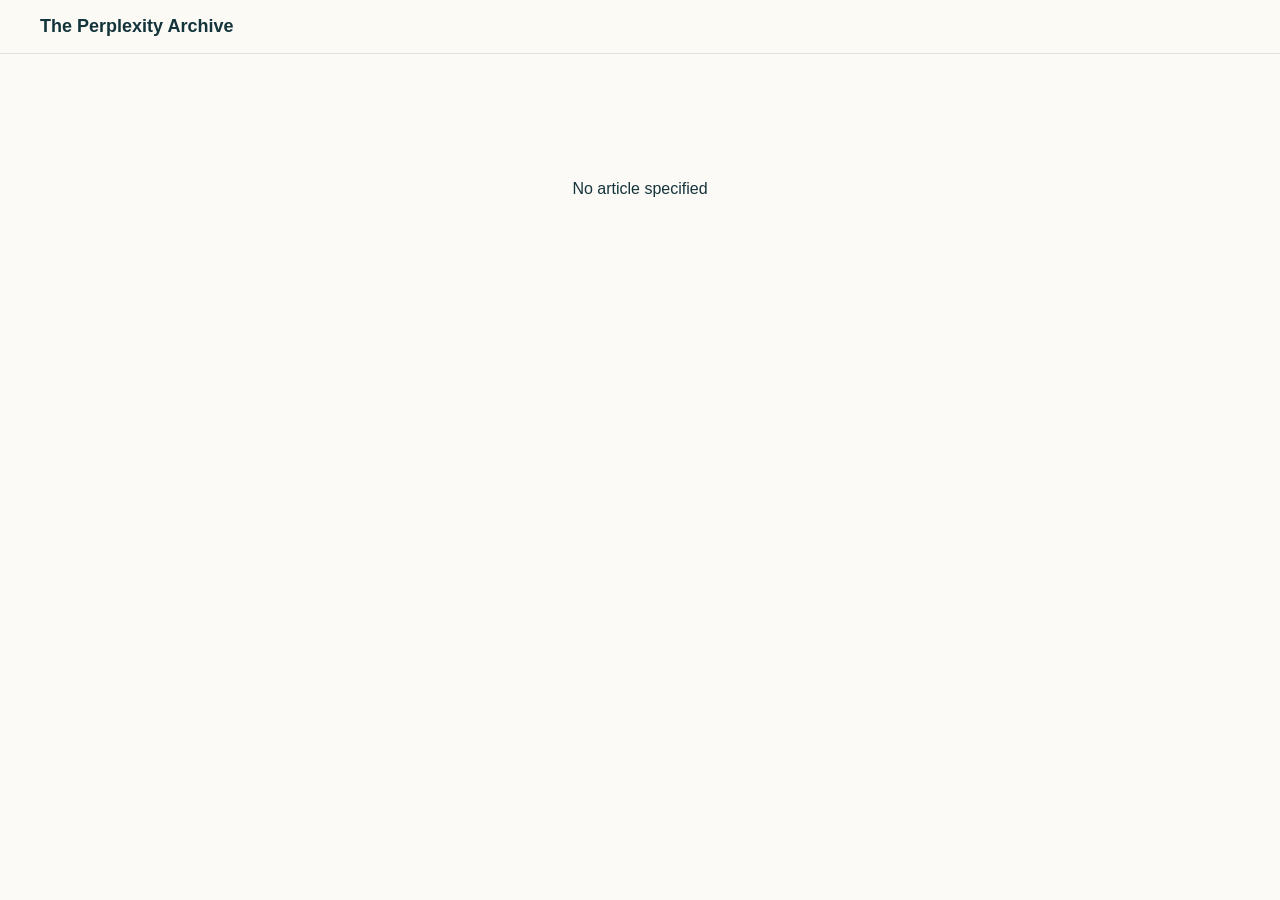
==== article.html @ 3d75cb53 "Restore dashboard.html and article.html" ====
<!DOCTYPE html>
<html lang="en">
<head>
    <meta charset="UTF-8">
    <meta name="viewport" content="width=device-width, initial-scale=1.0">
    <title>Article - Perplexity Archive</title>
    <link rel="stylesheet" href="style.css">
    <style>
        .article-page{min-height:100vh;padding-top:80px}
        .article-container{max-width:800px;margin:0 auto;padding:40px 20px}
        .back-link{display:inline-block;margin-bottom:20px;color:var(--cyan)}
        .article-title{font-size:2.5rem;margin-bottom:16px}
        .article-meta{display:flex;gap:16px;margin-bottom:24px;color:#666}
        .article-content{line-height:1.8;font-size:1.1rem}
        .article-content p{margin-bottom:16px}
        .sources-section{background:var(--offblack);color:white;padding:24px;border-radius:12px;margin-top:32px}
        .source-item{padding:12px 0;border-bottom:1px solid rgba(255,255,255,0.1)}
        .loading{text-align:center;padding:60px}
    </style>
</head>
<body>
    <nav class="nav"><div class="nav-container"><a href="index.html" class="nav-logo">The Perplexity Archive</a></div></nav>
    <main class="article-page">
        <div class="article-container" id="articleContainer">
            <div class="loading">Loading article...</div>
        </div>
    </main>
    <script>
        async function loadArticle(){const params=new URLSearchParams(window.location.search);const slug=params.get('slug');if(!slug){showError('No article specified');return}
        try{const res=await fetch('./data.json');const data=await res.json();const article=data.articles.find(a=>a.slug===slug);if(!article){showError('Article not found');return}
        document.title=article.title+' - Perplexity Archive';
        document.getElementById('articleContainer').innerHTML=`
            <a href="index.html" class="back-link">← Back</a>
            <h1 class="article-title">${article.title}</h1>
            <div class="article-meta"><span>${article.category}</span><span>${article.confidence_score}% confidence</span><span>${(article.sources||[]).length} sources</span></div>
            <div class="article-content">${article.content||article.excerpt||''}</div>
            ${(article.sources||[]).length?`<div class="sources-section"><h3>Sources</h3>${article.sources.map((s,i)=>`<div class="source-item">${i+1}. ${s.title||s.url}</div>`).join('')}</div>`:''}
        `}catch(e){showError('Failed to load')}}
        function showError(msg){document.getElementById('articleContainer').innerHTML=`<div class="loading">${msg}</div>`}
        loadArticle();
    </script>
</body>
</html>
---- style.css ----
:root{--cyan:#20B8CD;--offblack:#13343B;--off-white:#FCFAF6;--paper:#F3F3EE;--border:rgba(19,52,59,0.12)}
*{box-sizing:border-box;margin:0;padding:0}
body{font-family:-apple-system,sans-serif;background:var(--off-white);color:var(--offblack)}
.nav{position:fixed;top:0;left:0;right:0;background:rgba(252,250,246,0.9);backdrop-filter:blur(10px);border-bottom:1px solid var(--border);padding:16px 32px;z-index:100}
.nav-container{display:flex;justify-content:space-between;align-items:center;max-width:1200px;margin:0 auto}
.nav-logo{font-weight:600;font-size:18px;text-decoration:none;color:inherit}
.hero{min-height:100vh;display:flex;flex-direction:column;justify-content:center;align-items:center;text-align:center;padding:100px 20px 40px}
.hero-title{font-size:clamp(2rem,5vw,4rem);margin-bottom:20px}
.search-container{margin:30px 0}
#searchInput{padding:12px 20px;font-size:16px;border:2px solid var(--border);border-radius:8px;width:300px}
#searchBtn{padding:12px 24px;background:var(--offblack);color:white;border:none;border-radius:8px;cursor:pointer;margin-left:8px}
.hero-stats{margin-top:40px;color:#666}
.main{max-width:1200px;margin:0 auto;padding:40px 20px}
.featured-section h2{margin-bottom:20px}
#featuredArticle{background:white;padding:24px;border-radius:12px;box-shadow:0 2px 8px rgba(0,0,0,0.1)}
.footer{text-align:center;padding:40px;background:var(--offblack);color:white}
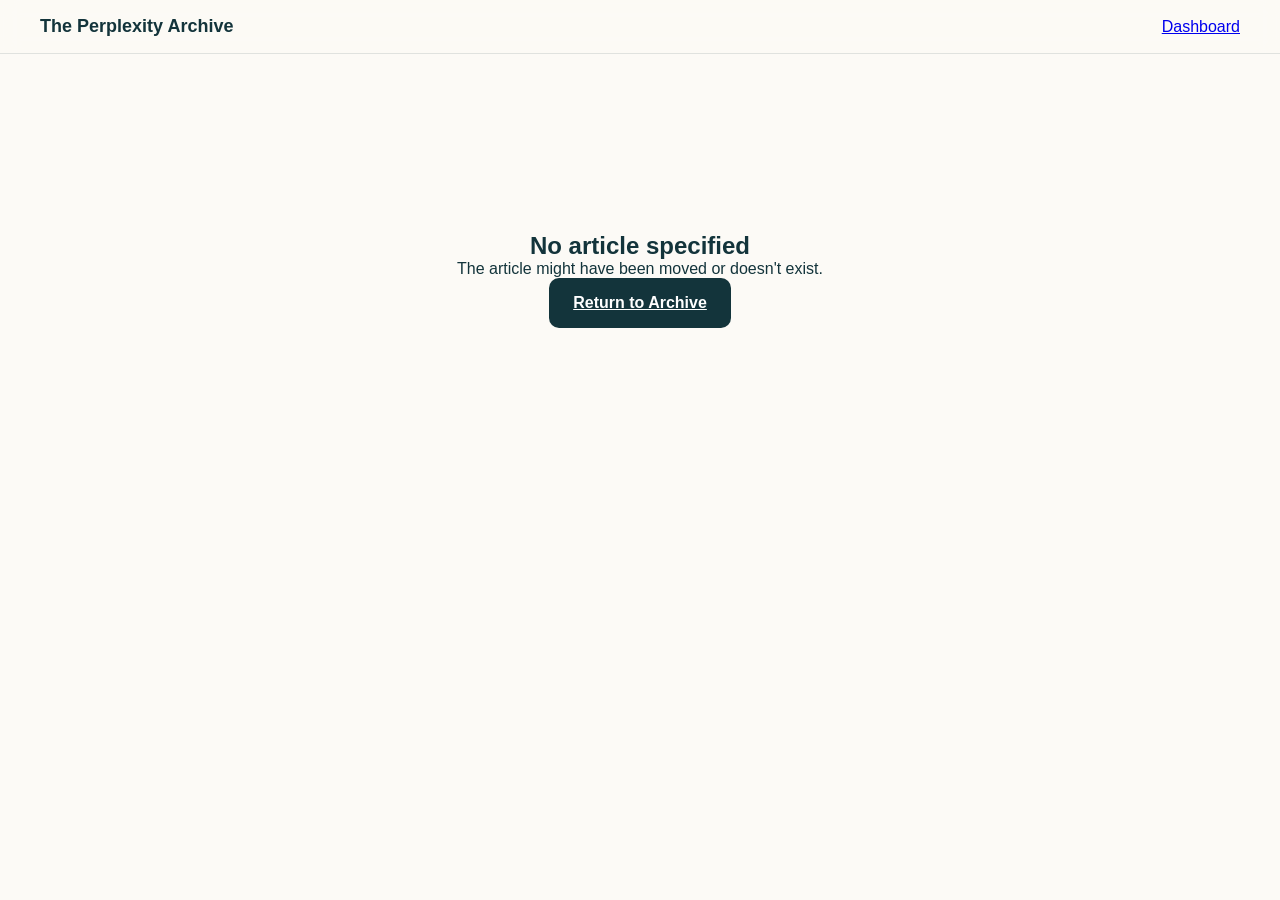
==== commit 75bc0cb4: "Restore article.html" ====
--- a/article.html
+++ b/article.html
@@ -3,41 +3,114 @@
 <head>
     <meta charset="UTF-8">
     <meta name="viewport" content="width=device-width, initial-scale=1.0">
-    <title>Article - Perplexity Archive</title>
+    <title>Article - The Perplexity Archive</title>
     <link rel="stylesheet" href="style.css">
     <style>
-        .article-page{min-height:100vh;padding-top:80px}
-        .article-container{max-width:800px;margin:0 auto;padding:40px 20px}
-        .back-link{display:inline-block;margin-bottom:20px;color:var(--cyan)}
-        .article-title{font-size:2.5rem;margin-bottom:16px}
-        .article-meta{display:flex;gap:16px;margin-bottom:24px;color:#666}
-        .article-content{line-height:1.8;font-size:1.1rem}
-        .article-content p{margin-bottom:16px}
-        .sources-section{background:var(--offblack);color:white;padding:24px;border-radius:12px;margin-top:32px}
-        .source-item{padding:12px 0;border-bottom:1px solid rgba(255,255,255,0.1)}
-        .loading{text-align:center;padding:60px}
+        .article-page{min-height:100vh;padding-top:72px}
+        .article-container{max-width:900px;margin:0 auto;padding:64px 40px}
+        .back-link{display:inline-flex;align-items:center;gap:8px;color:var(--text-secondary);font-weight:500;margin-bottom:40px}
+        .back-link:hover{color:var(--cyan)}
+        .article-page-header{margin-bottom:40px;padding-bottom:40px;border-bottom:1px solid var(--border)}
+        .article-page-meta{display:flex;align-items:center;gap:16px;margin-bottom:16px;flex-wrap:wrap}
+        .article-page-category{background:var(--light-teal);color:var(--teal);padding:4px 16px;border-radius:100px;font-size:0.875rem;font-weight:600}
+        .article-page-confidence{display:flex;align-items:center;gap:4px;font-size:0.875rem;font-weight:500}
+        .article-page-confidence.high{color:#059669}
+        .article-page-title{font-size:clamp(2rem,5vw,3.5rem);line-height:1.1;margin-bottom:16px}
+        .article-page-excerpt{font-size:1.25rem;color:var(--text-secondary);line-height:1.6}
+        .article-full-content{font-size:1.125rem;line-height:1.8;color:var(--text-primary)}
+        .article-full-content h2{font-size:1.75rem;margin:40px 0 16px;padding-top:24px;border-top:1px solid var(--border)}
+        .article-full-content p{margin-bottom:16px}
+        .article-sources{background:var(--offblack);color:white;border-radius:16px;padding:40px;margin:40px 0}
+        .sources-title{display:flex;align-items:center;gap:8px;font-size:1.25rem;margin-bottom:24px}
+        .source-item{display:flex;gap:16px;padding:16px 0;border-bottom:1px solid rgba(255,255,255,0.1)}
+        .source-number{flex-shrink:0;width:28px;height:28px;background:var(--cyan);color:var(--offblack);border-radius:6px;display:flex;align-items:center;justify-content:center;font-weight:600;font-size:0.875rem}
+        .source-details{flex:1}
+        .source-title a{color:white}
+        .source-title a:hover{color:var(--cyan)}
+        .source-meta{display:flex;gap:16px;font-size:0.8125rem;color:rgba(255,255,255,0.6);margin-top:4px}
+        .loading-state{display:flex;flex-direction:column;align-items:center;justify-content:center;min-height:50vh;gap:16px}
+        .loading-spinner{width:48px;height:48px;border:3px solid var(--border);border-top-color:var(--cyan);border-radius:50%;animation:spin 1s linear infinite}
+        @keyframes spin{to{transform:rotate(360deg)}}
+        .error-state{text-align:center;padding:96px}
+        .error-state a{display:inline-flex;align-items:center;gap:8px;background:var(--offblack);color:white;padding:16px 24px;border-radius:10px;font-weight:600}
     </style>
 </head>
 <body>
-    <nav class="nav"><div class="nav-container"><a href="index.html" class="nav-logo">The Perplexity Archive</a></div></nav>
+    <nav class="nav"><div class="nav-container"><a href="index.html" class="nav-logo"><span>The Perplexity Archive</span></a><div class="nav-links"><a href="dashboard.html" class="nav-link">Dashboard</a></div></div></nav>
     <main class="article-page">
         <div class="article-container" id="articleContainer">
-            <div class="loading">Loading article...</div>
+            <div class="loading-state" id="loadingState"><div class="loading-spinner"></div><span>Loading article...</span></div>
         </div>
     </main>
     <script>
-        async function loadArticle(){const params=new URLSearchParams(window.location.search);const slug=params.get('slug');if(!slug){showError('No article specified');return}
-        try{const res=await fetch('./data.json');const data=await res.json();const article=data.articles.find(a=>a.slug===slug);if(!article){showError('Article not found');return}
-        document.title=article.title+' - Perplexity Archive';
-        document.getElementById('articleContainer').innerHTML=`
-            <a href="index.html" class="back-link">← Back</a>
-            <h1 class="article-title">${article.title}</h1>
-            <div class="article-meta"><span>${article.category}</span><span>${article.confidence_score}% confidence</span><span>${(article.sources||[]).length} sources</span></div>
-            <div class="article-content">${article.content||article.excerpt||''}</div>
-            ${(article.sources||[]).length?`<div class="sources-section"><h3>Sources</h3>${article.sources.map((s,i)=>`<div class="source-item">${i+1}. ${s.title||s.url}</div>`).join('')}</div>`:''}
-        `}catch(e){showError('Failed to load')}}
-        function showError(msg){document.getElementById('articleContainer').innerHTML=`<div class="loading">${msg}</div>`}
-        loadArticle();
+        let articleData = null;
+        let allArticles = [];
+        document.addEventListener('DOMContentLoaded', () => { loadArticle(); });
+        
+        async function loadArticle() {
+            const container = document.getElementById('articleContainer');
+            const params = new URLSearchParams(window.location.search);
+            const slug = params.get('slug');
+            if (!slug) { showError('No article specified'); return; }
+            try {
+                const response = await fetch('./data.json');
+                const data = await response.json();
+                allArticles = data.articles || [];
+                const article = allArticles.find(a => a.slug === slug);
+                if (!article) { showError('Article not found'); return; }
+                articleData = article;
+                document.title = article.title + ' - The Perplexity Archive';
+                renderArticle(article);
+            } catch (error) {
+                console.error('Failed to load article:', error);
+                showError('Failed to load article');
+            }
+        }
+        
+        function renderArticle(article) {
+            const container = document.getElementById('articleContainer');
+            const confClass = article.confidence_score >= 80 ? 'high' : article.confidence_score >= 60 ? 'medium' : 'low';
+            const sources = article.sources || [];
+            
+            container.innerHTML = `
+                <a href="index.html" class="back-link">← Back to Archive</a>
+                <header class="article-page-header">
+                    <div class="article-page-meta">
+                        <span class="article-page-category">${escapeHtml(article.category)}</span>
+                        <span class="article-page-confidence ${confClass}">${article.confidence_score}% Confidence</span>
+                    </div>
+                    <h1 class="article-page-title">${escapeHtml(article.title)}</h1>
+                    <p class="article-page-excerpt">${escapeHtml(article.excerpt || '')}</p>
+                </header>
+                <article class="article-full-content">
+                    ${renderContent(article.content)}
+                </article>
+                ${sources.length > 0 ? `
+                <section class="article-sources">
+                    <h2 class="sources-title">Sources (${sources.length})</h2>
+                    ${sources.map((s, i) => `
+                        <div class="source-item">
+                            <span class="source-number">${i+1}</span>
+                            <div class="source-details">
+                                <div class="source-title"><a href="${escapeHtml(s.url)}" target="_blank">${escapeHtml(s.title)}</a></div>
+                                <div class="source-meta"><span>${escapeHtml(s.source_type || 'Web')}</span></div>
+                            </div>
+                        </div>
+                    `).join('')}
+                </section>` : ''}
+            `;
+        }
+        
+        function renderContent(content) {
+            if (!content) return '<p>No content available.</p>';
+            return content.split('\n\n').map(p => p.trim() ? '<p>' + escapeHtml(p) + '</p>' : '').join('');
+        }
+        
+        function showError(message) {
+            document.getElementById('articleContainer').innerHTML = `<div class="error-state"><h2>${escapeHtml(message)}</h2><p>The article might have been moved or doesn't exist.</p><a href="index.html">Return to Archive</a></div>`;
+        }
+        
+        function escapeHtml(str) { if (!str) return ''; const div = document.createElement('div'); div.textContent = str; return div.innerHTML; }
     </script>
 </body>
 </html>
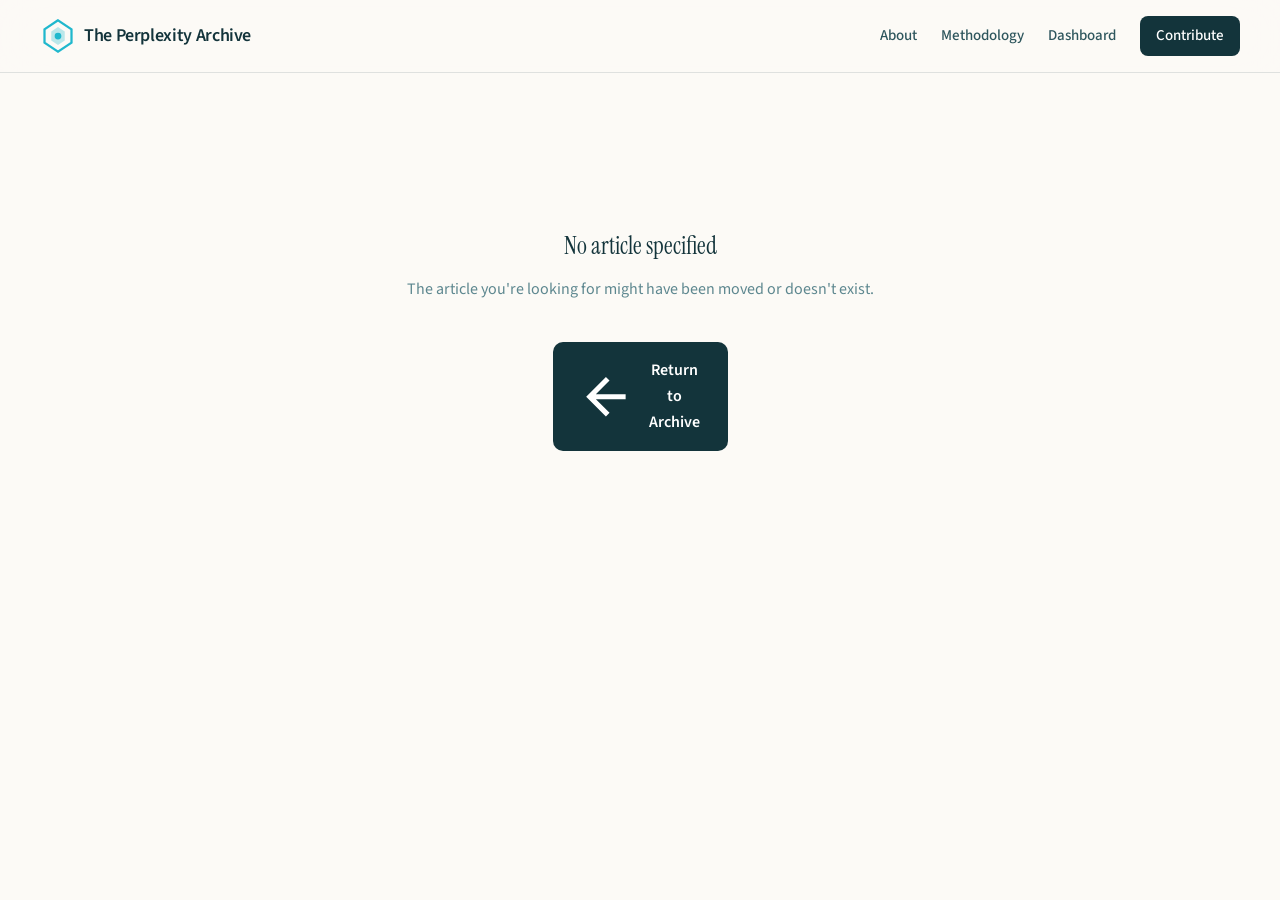
==== commit 675f610d: "Restore article.html" ====
--- a/article.html
+++ b/article.html
@@ -3,64 +3,1006 @@
 <head>
     <meta charset="UTF-8">
     <meta name="viewport" content="width=device-width, initial-scale=1.0">
-    <title>Article - The Perplexity Archive</title>
+    <title>Article — The Perplexity Archive</title>
+    <link rel="preconnect" href="https://fonts.googleapis.com">
+    <link rel="preconnect" href="https://fonts.gstatic.com" crossorigin>
+    <link href="https://fonts.googleapis.com/css2?family=Instrument+Serif:ital@0;1&family=Source+Sans+3:wght@300;400;500;600;700&family=JetBrains+Mono:wght@400;500&display=swap" rel="stylesheet">
     <link rel="stylesheet" href="style.css">
     <style>
-        .article-page{min-height:100vh;padding-top:72px}
-        .article-container{max-width:900px;margin:0 auto;padding:64px 40px}
-        .back-link{display:inline-flex;align-items:center;gap:8px;color:var(--text-secondary);font-weight:500;margin-bottom:40px}
-        .back-link:hover{color:var(--cyan)}
-        .article-page-header{margin-bottom:40px;padding-bottom:40px;border-bottom:1px solid var(--border)}
-        .article-page-meta{display:flex;align-items:center;gap:16px;margin-bottom:16px;flex-wrap:wrap}
-        .article-page-category{background:var(--light-teal);color:var(--teal);padding:4px 16px;border-radius:100px;font-size:0.875rem;font-weight:600}
-        .article-page-confidence{display:flex;align-items:center;gap:4px;font-size:0.875rem;font-weight:500}
-        .article-page-confidence.high{color:#059669}
-        .article-page-title{font-size:clamp(2rem,5vw,3.5rem);line-height:1.1;margin-bottom:16px}
-        .article-page-excerpt{font-size:1.25rem;color:var(--text-secondary);line-height:1.6}
-        .article-full-content{font-size:1.125rem;line-height:1.8;color:var(--text-primary)}
-        .article-full-content h2{font-size:1.75rem;margin:40px 0 16px;padding-top:24px;border-top:1px solid var(--border)}
-        .article-full-content p{margin-bottom:16px}
-        .article-sources{background:var(--offblack);color:white;border-radius:16px;padding:40px;margin:40px 0}
-        .sources-title{display:flex;align-items:center;gap:8px;font-size:1.25rem;margin-bottom:24px}
-        .source-item{display:flex;gap:16px;padding:16px 0;border-bottom:1px solid rgba(255,255,255,0.1)}
-        .source-number{flex-shrink:0;width:28px;height:28px;background:var(--cyan);color:var(--offblack);border-radius:6px;display:flex;align-items:center;justify-content:center;font-weight:600;font-size:0.875rem}
-        .source-details{flex:1}
-        .source-title a{color:white}
-        .source-title a:hover{color:var(--cyan)}
-        .source-meta{display:flex;gap:16px;font-size:0.8125rem;color:rgba(255,255,255,0.6);margin-top:4px}
-        .loading-state{display:flex;flex-direction:column;align-items:center;justify-content:center;min-height:50vh;gap:16px}
-        .loading-spinner{width:48px;height:48px;border:3px solid var(--border);border-top-color:var(--cyan);border-radius:50%;animation:spin 1s linear infinite}
-        @keyframes spin{to{transform:rotate(360deg)}}
-        .error-state{text-align:center;padding:96px}
-        .error-state a{display:inline-flex;align-items:center;gap:8px;background:var(--offblack);color:white;padding:16px 24px;border-radius:10px;font-weight:600}
+        /* Article Page Specific Styles */
+        .article-page {
+            min-height: 100vh;
+            padding-top: 72px;
+        }
+        
+        .article-container {
+            max-width: 900px;
+            margin: 0 auto;
+            padding: var(--space-2xl) var(--space-xl);
+        }
+        
+        .back-link {
+            display: inline-flex;
+            align-items: center;
+            gap: var(--space-sm);
+            color: var(--text-secondary);
+            font-weight: 500;
+            margin-bottom: var(--space-xl);
+            transition: color var(--transition-fast);
+        }
+        
+        .back-link:hover {
+            color: var(--cyan);
+        }
+        
+        .back-link svg {
+            width: 20px;
+            height: 20px;
+        }
+        
+        .article-page-header {
+            margin-bottom: var(--space-xl);
+            padding-bottom: var(--space-xl);
+            border-bottom: 1px solid var(--border);
+        }
+        
+        .article-page-meta {
+            display: flex;
+            align-items: center;
+            gap: var(--space-md);
+            margin-bottom: var(--space-md);
+            flex-wrap: wrap;
+        }
+        
+        .article-page-category {
+            background: var(--light-teal);
+            color: var(--teal);
+            padding: var(--space-xs) var(--space-md);
+            border-radius: 100px;
+            font-size: 0.875rem;
+            font-weight: 600;
+        }
+        
+        .article-page-confidence {
+            display: flex;
+            align-items: center;
+            gap: var(--space-xs);
+            font-size: 0.875rem;
+            font-weight: 500;
+        }
+        
+        .article-page-confidence.high { color: #059669; }
+        .article-page-confidence.medium { color: #d97706; }
+        .article-page-confidence.low { color: #dc2626; }
+        
+        .article-page-confidence svg {
+            width: 16px;
+            height: 16px;
+        }
+        
+        .article-page-title {
+            font-size: clamp(2rem, 5vw, 3.5rem);
+            line-height: 1.1;
+            margin-bottom: var(--space-md);
+            letter-spacing: -0.02em;
+        }
+        
+        .article-page-excerpt {
+            font-size: 1.25rem;
+            color: var(--text-secondary);
+            line-height: 1.6;
+        }
+        
+        .article-page-stats {
+            display: flex;
+            gap: var(--space-lg);
+            margin-top: var(--space-lg);
+            padding-top: var(--space-md);
+            border-top: 1px solid var(--border);
+            font-size: 0.875rem;
+            color: var(--text-muted);
+        }
+        
+        .article-page-stats span {
+            display: flex;
+            align-items: center;
+            gap: var(--space-xs);
+        }
+        
+        .article-page-stats svg {
+            width: 16px;
+            height: 16px;
+        }
+        
+        /* Stub Warning Banner */
+        .stub-warning {
+            background: linear-gradient(135deg, #fef3c7, #fde68a);
+            border: 1px solid #f59e0b;
+            border-radius: 8px;
+            padding: var(--space-md) var(--space-lg);
+            margin-bottom: var(--space-xl);
+            display: flex;
+            align-items: center;
+            gap: var(--space-md);
+        }
+        
+        .stub-warning svg {
+            width: 24px;
+            height: 24px;
+            color: #d97706;
+            flex-shrink: 0;
+        }
+        
+        .stub-warning-text {
+            color: #92400e;
+            font-size: 0.9rem;
+        }
+        
+        .stub-warning-text strong {
+            color: #78350f;
+        }
+        
+        /* Table of Contents */
+        .article-toc {
+            background: var(--paper);
+            border-radius: 12px;
+            padding: var(--space-lg);
+            margin-bottom: var(--space-xl);
+            border-left: 4px solid var(--cyan);
+        }
+        
+        .toc-title {
+            font-size: 1rem;
+            font-weight: 600;
+            color: var(--text-primary);
+            margin-bottom: var(--space-md);
+            display: flex;
+            align-items: center;
+            gap: var(--space-sm);
+        }
+        
+        .toc-title svg {
+            width: 18px;
+            height: 18px;
+            color: var(--teal);
+        }
+        
+        .toc-list {
+            list-style: none;
+            padding: 0;
+            margin: 0;
+        }
+        
+        .toc-list li {
+            margin-bottom: var(--space-xs);
+        }
+        
+        .toc-list a {
+            color: var(--text-secondary);
+            font-size: 0.9rem;
+            display: flex;
+            align-items: center;
+            gap: var(--space-sm);
+            padding: var(--space-xs) 0;
+            transition: color var(--transition-fast);
+        }
+        
+        .toc-list a:hover {
+            color: var(--cyan);
+        }
+        
+        .toc-list .toc-number {
+            color: var(--text-muted);
+            font-size: 0.8rem;
+            min-width: 20px;
+        }
+        
+        /* Random Article Button */
+        .random-article-btn {
+            display: inline-flex;
+            align-items: center;
+            gap: var(--space-sm);
+            background: var(--paper);
+            border: 1px solid var(--border);
+            padding: var(--space-sm) var(--space-md);
+            border-radius: 8px;
+            color: var(--text-secondary);
+            font-size: 0.875rem;
+            cursor: pointer;
+            transition: all var(--transition-fast);
+            margin-left: var(--space-md);
+        }
+        
+        .random-article-btn:hover {
+            background: var(--cyan);
+            color: white;
+            border-color: var(--cyan);
+        }
+        
+        .random-article-btn svg {
+            width: 16px;
+            height: 16px;
+        }
+        
+        /* Section anchors */
+        .article-full-content h2 {
+            scroll-margin-top: 100px;
+        }
+        
+        /* Stub Warning Banner */
+        .stub-warning {
+            background: linear-gradient(135deg, #fef3c7, #fde68a);
+            border: 1px solid #f59e0b;
+            border-radius: 8px;
+            padding: var(--space-md) var(--space-lg);
+            margin-bottom: var(--space-xl);
+            display: flex;
+            align-items: center;
+            gap: var(--space-md);
+        }
+        
+        .stub-warning svg {
+            width: 24px;
+            height: 24px;
+            color: #d97706;
+            flex-shrink: 0;
+        }
+        
+        .stub-warning-text {
+            color: #92400e;
+            font-size: 0.9rem;
+        }
+        
+        .stub-warning-text strong {
+            color: #78350f;
+        }
+        
+        /* Table of Contents */
+        .table-of-contents {
+            background: var(--paper);
+            border-radius: 12px;
+            padding: var(--space-lg);
+            margin-bottom: var(--space-xl);
+            border-left: 4px solid var(--cyan);
+        }
+        
+        .toc-header {
+            display: flex;
+            align-items: center;
+            justify-content: space-between;
+            margin-bottom: var(--space-md);
+        }
+        
+        .toc-title {
+            font-size: 1rem;
+            font-weight: 600;
+            color: var(--text-primary);
+            display: flex;
+            align-items: center;
+            gap: var(--space-sm);
+        }
+        
+        .toc-title svg {
+            width: 18px;
+            height: 18px;
+            color: var(--cyan);
+        }
+        
+        .toc-list {
+            list-style: none;
+            padding: 0;
+            margin: 0;
+        }
+        
+        .toc-list li {
+            margin-bottom: var(--space-xs);
+        }
+        
+        .toc-list a {
+            color: var(--text-secondary);
+            font-size: 0.9rem;
+            display: flex;
+            align-items: center;
+            gap: var(--space-sm);
+            padding: var(--space-xs) 0;
+            transition: color var(--transition-fast);
+        }
+        
+        .toc-list a:hover {
+            color: var(--cyan);
+        }
+        
+        .toc-number {
+            color: var(--text-muted);
+            font-size: 0.8rem;
+            min-width: 20px;
+        }
+        
+        /* Quality Badge */
+        .quality-badge {
+            display: inline-flex;
+            align-items: center;
+            gap: var(--space-xs);
+            padding: var(--space-xs) var(--space-sm);
+            border-radius: 4px;
+            font-size: 0.75rem;
+            font-weight: 600;
+            text-transform: uppercase;
+        }
+        
+        .quality-badge.featured { background: #fef3c7; color: #92400e; }
+        .quality-badge.good { background: #d1fae5; color: #065f46; }
+        .quality-badge.start { background: #dbeafe; color: #1e40af; }
+        .quality-badge.stub { background: #fee2e2; color: #991b1b; }
+        
+        /* Random Article Button */
+        .random-article-btn {
+            display: inline-flex;
+            align-items: center;
+            gap: var(--space-sm);
+            padding: var(--space-sm) var(--space-md);
+            background: var(--paper);
+            border: 1px solid var(--border);
+            border-radius: 8px;
+            color: var(--text-secondary);
+            font-size: 0.875rem;
+            cursor: pointer;
+            transition: all var(--transition-fast);
+        }
+        
+        .random-article-btn:hover {
+            background: var(--cyan);
+            color: white;
+            border-color: var(--cyan);
+        }
+        
+        .random-article-btn svg {
+            width: 16px;
+            height: 16px;
+        }
+        
+        /* Full Content */
+        .article-full-content {
+            font-size: 1.125rem;
+            line-height: 1.8;
+            color: var(--text-primary);
+        }
+        
+        .article-full-content h2 {
+            scroll-margin-top: 100px;
+        }
+        
+        .article-full-content h2 {
+            font-size: 1.75rem;
+            margin: var(--space-xl) 0 var(--space-md);
+            padding-top: var(--space-lg);
+            border-top: 1px solid var(--border);
+        }
+        
+        .article-full-content h2:first-child {
+            border-top: none;
+            padding-top: 0;
+            margin-top: 0;
+        }
+        
+        .article-full-content p {
+            margin-bottom: var(--space-md);
+        }
+        
+        .article-full-content .source-ref {
+            display: inline-flex;
+            align-items: center;
+            justify-content: center;
+            width: 20px;
+            height: 20px;
+            background: var(--light-teal);
+            color: var(--teal);
+            border-radius: 4px;
+            font-size: 0.75rem;
+            font-weight: 600;
+            margin-left: 2px;
+            vertical-align: super;
+            cursor: pointer;
+            transition: all var(--transition-fast);
+        }
+        
+        .article-full-content .source-ref:hover {
+            background: var(--cyan);
+            color: white;
+        }
+        
+        /* Perspectives Section */
+        .article-perspectives {
+            background: var(--paper);
+            border-radius: 16px;
+            padding: var(--space-xl);
+            margin: var(--space-xl) 0;
+        }
+        
+        .perspectives-title {
+            display: flex;
+            align-items: center;
+            gap: var(--space-sm);
+            font-size: 1.25rem;
+            margin-bottom: var(--space-lg);
+            color: var(--text-primary);
+        }
+        
+        .perspectives-title svg {
+            width: 24px;
+            height: 24px;
+            color: var(--teal);
+        }
+        
+        .perspective-item {
+            background: white;
+            border-radius: 12px;
+            padding: var(--space-lg);
+            margin-bottom: var(--space-md);
+            border-left: 4px solid var(--cyan);
+        }
+        
+        .perspective-item:last-child {
+            margin-bottom: 0;
+        }
+        
+        .perspective-label {
+            font-weight: 600;
+            color: var(--teal);
+            font-size: 0.875rem;
+            text-transform: uppercase;
+            letter-spacing: 0.05em;
+            margin-bottom: var(--space-sm);
+            display: block;
+        }
+        
+        .perspective-text {
+            color: var(--text-secondary);
+            line-height: 1.6;
+        }
+        
+        /* Table of Contents - Wikipedia Parity */
+        .article-toc {
+            background: var(--paper);
+            border: 1px solid var(--border);
+            border-radius: 12px;
+            padding: var(--space-lg);
+            margin-bottom: var(--space-xl);
+            max-width: 400px;
+        }
+        
+        .article-toc-title {
+            font-weight: 600;
+            font-size: 0.9rem;
+            color: var(--text-primary);
+            margin-bottom: var(--space-md);
+            display: flex;
+            align-items: center;
+            gap: var(--space-sm);
+        }
+        
+        .article-toc-title svg {
+            width: 18px;
+            height: 18px;
+            color: var(--teal);
+        }
+        
+        .article-toc ol {
+            margin: 0;
+            padding-left: var(--space-lg);
+            font-size: 0.9rem;
+        }
+        
+        .article-toc li {
+            margin-bottom: var(--space-xs);
+        }
+        
+        .article-toc a {
+            color: var(--teal);
+            text-decoration: none;
+        }
+        
+        .article-toc a:hover {
+            text-decoration: underline;
+        }
+        
+        /* Stub Warning Banner - Wikipedia Parity */
+        .stub-warning {
+            background: linear-gradient(135deg, #fef3c7 0%, #fde68a 100%);
+            border: 1px solid #f59e0b;
+            border-radius: 12px;
+            padding: var(--space-md) var(--space-lg);
+            margin-bottom: var(--space-xl);
+            display: flex;
+            align-items: flex-start;
+            gap: var(--space-md);
+        }
+        
+        .stub-warning svg {
+            width: 24px;
+            height: 24px;
+            color: #d97706;
+            flex-shrink: 0;
+            margin-top: 2px;
+        }
+        
+        .stub-warning-content h4 {
+            color: #92400e;
+            font-size: 0.95rem;
+            margin-bottom: var(--space-xs);
+        }
+        
+        .stub-warning-content p {
+            color: #78350f;
+            font-size: 0.85rem;
+            margin: 0;
+        }
+        
+        /* Quality Badge - Wikipedia Parity */
+        .quality-badge {
+            display: inline-flex;
+            align-items: center;
+            gap: var(--space-xs);
+            padding: var(--space-xs) var(--space-sm);
+            border-radius: 6px;
+            font-size: 0.75rem;
+            font-weight: 600;
+            text-transform: uppercase;
+        }
+        
+        .quality-badge.featured { background: #fef3c7; color: #92400e; }
+        .quality-badge.good { background: #d1fae5; color: #065f46; }
+        .quality-badge.standard { background: #dbeafe; color: #1e40af; }
+        .quality-badge.stub { background: #fee2e2; color: #991b1b; }
+        
+        /* Random Article Button */
+        .random-article-btn {
+            display: inline-flex;
+            align-items: center;
+            gap: var(--space-sm);
+            padding: var(--space-sm) var(--space-md);
+            background: var(--paper);
+            border: 1px solid var(--border);
+            border-radius: 8px;
+            color: var(--text-secondary);
+            font-size: 0.875rem;
+            cursor: pointer;
+            transition: all var(--transition-fast);
+            margin-left: var(--space-md);
+        }
+        
+        .random-article-btn:hover {
+            background: var(--cyan);
+            color: white;
+            border-color: var(--cyan);
+        }
+        
+        .random-article-btn svg {
+            width: 16px;
+            height: 16px;
+        }
+        
+        /* Sources Section */
+        .article-sources {
+            background: var(--offblack);
+            color: white;
+            border-radius: 16px;
+            padding: var(--space-xl);
+            margin: var(--space-xl) 0;
+        }
+        
+        .sources-title {
+            display: flex;
+            align-items: center;
+            gap: var(--space-sm);
+            font-size: 1.25rem;
+            margin-bottom: var(--space-lg);
+        }
+        
+        .sources-title svg {
+            width: 24px;
+            height: 24px;
+            color: var(--cyan);
+        }
+        
+        .source-item {
+            display: flex;
+            gap: var(--space-md);
+            padding: var(--space-md) 0;
+            border-bottom: 1px solid rgba(255,255,255,0.1);
+        }
+        
+        .source-item:last-child {
+            border-bottom: none;
+        }
+        
+        .source-number {
+            flex-shrink: 0;
+            width: 28px;
+            height: 28px;
+            background: var(--cyan);
+            color: var(--offblack);
+            border-radius: 6px;
+            display: flex;
+            align-items: center;
+            justify-content: center;
+            font-weight: 600;
+            font-size: 0.875rem;
+        }
+        
+        .source-details {
+            flex: 1;
+        }
+        
+        .source-title {
+            font-weight: 500;
+            margin-bottom: var(--space-xs);
+        }
+        
+        .source-title a {
+            color: white;
+        }
+        
+        .source-title a:hover {
+            color: var(--cyan);
+        }
+        
+        .source-meta {
+            display: flex;
+            gap: var(--space-md);
+            font-size: 0.8125rem;
+            color: rgba(255,255,255,0.6);
+        }
+        
+        .source-type {
+            background: rgba(255,255,255,0.1);
+            padding: 2px 8px;
+            border-radius: 4px;
+        }
+        
+        .trust-badge {
+            display: flex;
+            align-items: center;
+            gap: 4px;
+        }
+        
+        .trust-badge.high { color: #34d399; }
+        .trust-badge.medium { color: #fbbf24; }
+        .trust-badge.low { color: #f87171; }
+        
+        /* Revision History */
+        .article-revisions {
+            margin: var(--space-xl) 0;
+        }
+        
+        .revisions-title {
+            display: flex;
+            align-items: center;
+            gap: var(--space-sm);
+            font-size: 1.25rem;
+            margin-bottom: var(--space-lg);
+            color: var(--text-primary);
+        }
+        
+        .revisions-title svg {
+            width: 24px;
+            height: 24px;
+            color: var(--teal);
+        }
+        
+        .revision-timeline {
+            position: relative;
+            padding-left: var(--space-xl);
+        }
+        
+        .revision-timeline::before {
+            content: '';
+            position: absolute;
+            left: 8px;
+            top: 0;
+            bottom: 0;
+            width: 2px;
+            background: var(--border);
+        }
+        
+        .revision-item {
+            position: relative;
+            padding-bottom: var(--space-lg);
+        }
+        
+        .revision-item::before {
+            content: '';
+            position: absolute;
+            left: calc(-1 * var(--space-xl) + 4px);
+            top: 4px;
+            width: 10px;
+            height: 10px;
+            background: var(--cyan);
+            border-radius: 50%;
+            border: 2px solid var(--off-white);
+        }
+        
+        .revision-date {
+            font-size: 0.875rem;
+            color: var(--text-muted);
+            margin-bottom: var(--space-xs);
+        }
+        
+        .revision-summary {
+            color: var(--text-secondary);
+        }
+        
+        /* Article Footer */
+        .article-page-footer {
+            display: flex;
+            justify-content: space-between;
+            align-items: center;
+            padding-top: var(--space-xl);
+            margin-top: var(--space-xl);
+            border-top: 1px solid var(--border);
+            flex-wrap: wrap;
+            gap: var(--space-md);
+        }
+        
+        .footer-meta {
+            display: flex;
+            gap: var(--space-lg);
+            font-size: 0.875rem;
+            color: var(--text-muted);
+        }
+        
+        .footer-meta span {
+            display: flex;
+            align-items: center;
+            gap: var(--space-xs);
+        }
+        
+        .footer-meta svg {
+            width: 16px;
+            height: 16px;
+        }
+        
+        .share-actions {
+            display: flex;
+            gap: var(--space-sm);
+        }
+        
+        .share-btn {
+            display: flex;
+            align-items: center;
+            gap: var(--space-xs);
+            background: var(--paper);
+            border: 1px solid var(--border);
+            padding: var(--space-sm) var(--space-md);
+            border-radius: 8px;
+            font-size: 0.875rem;
+            font-weight: 500;
+            color: var(--text-secondary);
+            cursor: pointer;
+            transition: all var(--transition-fast);
+        }
+        
+        .share-btn:hover {
+            background: var(--light-teal);
+            border-color: var(--cyan);
+            color: var(--teal);
+        }
+        
+        .share-btn svg {
+            width: 16px;
+            height: 16px;
+        }
+        
+        /* Loading State */
+        .loading-state {
+            display: flex;
+            flex-direction: column;
+            align-items: center;
+            justify-content: center;
+            min-height: 50vh;
+            gap: var(--space-md);
+        }
+        
+        .loading-spinner {
+            width: 48px;
+            height: 48px;
+            border: 3px solid var(--border);
+            border-top-color: var(--cyan);
+            border-radius: 50%;
+            animation: spin 1s linear infinite;
+        }
+        
+        @keyframes spin {
+            to { transform: rotate(360deg); }
+        }
+        
+        .loading-text {
+            color: var(--text-muted);
+        }
+        
+        /* Error State */
+        .error-state {
+            text-align: center;
+            padding: var(--space-3xl);
+        }
+        
+        .error-state h2 {
+            margin-bottom: var(--space-md);
+        }
+        
+        .error-state p {
+            color: var(--text-muted);
+            margin-bottom: var(--space-xl);
+        }
+        
+        .error-state a {
+            display: inline-flex;
+            align-items: center;
+            gap: var(--space-sm);
+            background: var(--offblack);
+            color: white;
+            padding: var(--space-md) var(--space-lg);
+            border-radius: 10px;
+            font-weight: 600;
+        }
+        
+        .error-state a:hover {
+            background: var(--medium-teal);
+            color: white;
+        }
+        
+        /* Related Articles */
+        .related-articles {
+            margin-top: var(--space-3xl);
+            padding-top: var(--space-xl);
+            border-top: 1px solid var(--border);
+        }
+        
+        .related-title {
+            font-size: 1.5rem;
+            margin-bottom: var(--space-lg);
+        }
+        
+        .related-grid {
+            display: grid;
+            grid-template-columns: repeat(auto-fill, minmax(280px, 1fr));
+            gap: var(--space-lg);
+        }
+        
+        .related-card {
+            background: white;
+            border: 1px solid var(--border);
+            border-radius: 12px;
+            padding: var(--space-lg);
+            transition: all var(--transition-fast);
+        }
+        
+        .related-card:hover {
+            border-color: var(--cyan);
+            box-shadow: 0 4px 16px var(--shadow);
+        }
+        
+        .related-card-category {
+            font-size: 0.75rem;
+            color: var(--teal);
+            font-weight: 600;
+            text-transform: uppercase;
+            letter-spacing: 0.05em;
+            margin-bottom: var(--space-sm);
+        }
+        
+        .related-card-title {
+            font-family: var(--font-display);
+            font-size: 1.25rem;
+            margin-bottom: var(--space-sm);
+            color: var(--text-primary);
+        }
+        
+        .related-card-excerpt {
+            font-size: 0.875rem;
+            color: var(--text-muted);
+            line-height: 1.5;
+        }
+        
+        /* Responsive */
+        @media (max-width: 768px) {
+            .article-container {
+                padding: var(--space-xl) var(--space-md);
+            }
+            
+            .article-page-stats {
+                flex-direction: column;
+                gap: var(--space-sm);
+            }
+            
+            .article-page-footer {
+                flex-direction: column;
+                align-items: flex-start;
+            }
+        }
     </style>
 </head>
 <body>
-    <nav class="nav"><div class="nav-container"><a href="index.html" class="nav-logo"><span>The Perplexity Archive</span></a><div class="nav-links"><a href="dashboard.html" class="nav-link">Dashboard</a></div></div></nav>
+    <!-- Navigation -->
+    <nav class="nav">
+        <div class="nav-container">
+            <a href="index.html" class="nav-logo">
+                <div class="logo-icon">
+                    <svg viewBox="0 0 32 32" fill="none" xmlns="http://www.w3.org/2000/svg">
+                        <path d="M16 2L4 10v12l12 8 12-8V10L16 2z" stroke="currentColor" stroke-width="2" fill="none"/>
+                        <path d="M16 8l6 4v8l-6 4-6-4v-8l6-4z" fill="currentColor" opacity="0.3"/>
+                        <circle cx="16" cy="16" r="3" fill="currentColor"/>
+                    </svg>
+                </div>
+                <span>The Perplexity Archive</span>
+            </a>
+            <div class="nav-links">
+                <a href="index.html#about" class="nav-link">About</a>
+                <a href="index.html#methodology" class="nav-link">Methodology</a>
+                <a href="dashboard.html" class="nav-link">Dashboard</a>
+                <a href="#" class="nav-link nav-link-cta">Contribute</a>
+            </div>
+        </div>
+    </nav>
+
+    <!-- Article Page -->
     <main class="article-page">
         <div class="article-container" id="articleContainer">
-            <div class="loading-state" id="loadingState"><div class="loading-spinner"></div><span>Loading article...</span></div>
+            <!-- Loading State -->
+            <div class="loading-state" id="loadingState">
+                <div class="loading-spinner"></div>
+                <span class="loading-text">Loading article...</span>
+            </div>
         </div>
     </main>
+
     <script>
+        // =========================================
+        // Article Page Logic
+        // =========================================
+        
         let articleData = null;
         let allArticles = [];
-        document.addEventListener('DOMContentLoaded', () => { loadArticle(); });
+        
+        document.addEventListener('DOMContentLoaded', () => {
+            loadArticle();
+        });
         
         async function loadArticle() {
             const container = document.getElementById('articleContainer');
+            const loadingState = document.getElementById('loadingState');
+            
+            // Get slug from URL
             const params = new URLSearchParams(window.location.search);
             const slug = params.get('slug');
-            if (!slug) { showError('No article specified'); return; }
+            
+            if (!slug) {
+                showError('No article specified');
+                return;
+            }
+            
             try {
+                // Load data.json
                 const response = await fetch('./data.json');
                 const data = await response.json();
                 allArticles = data.articles || [];
+                
+                // Find article by slug
                 const article = allArticles.find(a => a.slug === slug);
-                if (!article) { showError('Article not found'); return; }
+                
+                if (!article) {
+                    showError('Article not found');
+                    return;
+                }
+                
                 articleData = article;
-                document.title = article.title + ' - The Perplexity Archive';
+                
+                // Update page title
+                document.title = `${article.title} — The Perplexity Archive`;
+                
+                // Render article
                 renderArticle(article);
+                
             } catch (error) {
                 console.error('Failed to load article:', error);
                 showError('Failed to load article');
@@ -69,48 +1011,298 @@
         
         function renderArticle(article) {
             const container = document.getElementById('articleContainer');
-            const confClass = article.confidence_score >= 80 ? 'high' : article.confidence_score >= 60 ? 'medium' : 'low';
+            
+            // Parse perspectives if string
+            const perspectives = typeof article.perspectives === 'string' 
+                ? JSON.parse(article.perspectives) 
+                : article.perspectives || [];
+            
+            // Parse sources
             const sources = article.sources || [];
             
+            // Get confidence class
+            const confClass = article.confidence_score >= 80 ? 'high' : 
+                              article.confidence_score >= 60 ? 'medium' : 'low';
+            
+            // Format dates
+            const createdDate = formatDate(article.created_at);
+            const updatedDate = formatDate(article.updated_at);
+            const verifiedDate = formatDate(article.last_verified_at);
+            
+            // Find related articles (same category, excluding current)
+            const related = allArticles
+                .filter(a => a.category === article.category && a.slug !== article.slug)
+                .slice(0, 3);
+            
             container.innerHTML = `
-                <a href="index.html" class="back-link">← Back to Archive</a>
+                <a href="index.html" class="back-link">
+                    <svg viewBox="0 0 24 24" fill="none" stroke="currentColor" stroke-width="2">
+                        <path d="M19 12H5M12 19l-7-7 7-7"/>
+                    </svg>
+                    Back to Archive
+                </a>
+                
                 <header class="article-page-header">
                     <div class="article-page-meta">
                         <span class="article-page-category">${escapeHtml(article.category)}</span>
-                        <span class="article-page-confidence ${confClass}">${article.confidence_score}% Confidence</span>
+                        <span class="article-page-confidence ${confClass}">
+                            <svg viewBox="0 0 16 16" fill="currentColor">
+                                <path d="M8 1.5a6.5 6.5 0 100 13 6.5 6.5 0 000-13zM0 8a8 8 0 1116 0A8 8 0 010 8z"/>
+                                <path d="M8 4a.75.75 0 01.75.75v2.5h2.5a.75.75 0 010 1.5h-2.5v2.5a.75.75 0 01-1.5 0v-2.5h-2.5a.75.75 0 010-1.5h2.5v-2.5A.75.75 0 018 4z"/>
+                            </svg>
+                            ${article.confidence_score}% Confidence
+                        </span>
                     </div>
                     <h1 class="article-page-title">${escapeHtml(article.title)}</h1>
                     <p class="article-page-excerpt">${escapeHtml(article.excerpt || '')}</p>
+                    <div class="article-page-stats">
+                        <span>
+                            <svg viewBox="0 0 24 24" fill="none" stroke="currentColor" stroke-width="2">
+                                <path d="M12 8v4l3 3"/>
+                                <circle cx="12" cy="12" r="10"/>
+                            </svg>
+                            Created ${createdDate}
+                        </span>
+                        <span>
+                            <svg viewBox="0 0 24 24" fill="none" stroke="currentColor" stroke-width="2">
+                                <path d="M11 4H4a2 2 0 00-2 2v14a2 2 0 002 2h14a2 2 0 002-2v-7"/>
+                                <path d="M18.5 2.5a2.121 2.121 0 013 3L12 15l-4 1 1-4 9.5-9.5z"/>
+                            </svg>
+                            Updated ${updatedDate}
+                        </span>
+                        <span>
+                            <svg viewBox="0 0 24 24" fill="none" stroke="currentColor" stroke-width="2">
+                                <path d="M12 22s8-4 8-10V5l-8-3-8 3v7c0 6 8 10 8 10z"/>
+                                <path d="M9 12l2 2 4-4"/>
+                            </svg>
+                            Verified ${verifiedDate}
+                        </span>
+                    </div>
                 </header>
+                
                 <article class="article-full-content">
-                    ${renderContent(article.content)}
+                    ${renderFullContent(article.content, sources)}
                 </article>
+                
+                ${perspectives.length > 0 ? `
+                <section class="article-perspectives">
+                    <h2 class="perspectives-title">
+                        <svg viewBox="0 0 24 24" fill="none" stroke="currentColor" stroke-width="2">
+                            <path d="M17 21v-2a4 4 0 00-4-4H5a4 4 0 00-4 4v2"/>
+                            <circle cx="9" cy="7" r="4"/>
+                            <path d="M23 21v-2a4 4 0 00-3-3.87"/>
+                            <path d="M16 3.13a4 4 0 010 7.75"/>
+                        </svg>
+                        Multiple Perspectives
+                    </h2>
+                    ${perspectives.map(p => `
+                        <div class="perspective-item">
+                            <span class="perspective-label">${escapeHtml(p.label)}</span>
+                            <p class="perspective-text">${escapeHtml(p.text)}</p>
+                        </div>
+                    `).join('')}
+                </section>
+                ` : ''}
+                
                 ${sources.length > 0 ? `
                 <section class="article-sources">
-                    <h2 class="sources-title">Sources (${sources.length})</h2>
+                    <h2 class="sources-title">
+                        <svg viewBox="0 0 24 24" fill="none" stroke="currentColor" stroke-width="2">
+                            <path d="M4 19.5A2.5 2.5 0 016.5 17H20"/>
+                            <path d="M6.5 2H20v20H6.5A2.5 2.5 0 014 19.5v-15A2.5 2.5 0 016.5 2z"/>
+                        </svg>
+                        Sources (${sources.length})
+                    </h2>
                     ${sources.map((s, i) => `
-                        <div class="source-item">
-                            <span class="source-number">${i+1}</span>
+                        <div class="source-item" id="source-${s.source_number || i+1}">
+                            <span class="source-number">${s.source_number || i+1}</span>
                             <div class="source-details">
-                                <div class="source-title"><a href="${escapeHtml(s.url)}" target="_blank">${escapeHtml(s.title)}</a></div>
-                                <div class="source-meta"><span>${escapeHtml(s.source_type || 'Web')}</span></div>
+                                <div class="source-title">
+                                    <a href="${escapeHtml(s.url)}" target="_blank" rel="noopener">${escapeHtml(s.title)}</a>
+                                </div>
+                                <div class="source-meta">
+                                    <span class="source-type">${escapeHtml(s.source_type || 'Web')}</span>
+                                    <span class="trust-badge ${getTrustClass(s.trust_level)}">
+                                        ${getTrustLabel(s.trust_level)}
+                                    </span>
+                                </div>
                             </div>
                         </div>
                     `).join('')}
-                </section>` : ''}
+                </section>
+                ` : ''}
+                
+                <footer class="article-page-footer">
+                    <div class="footer-meta">
+                        <span>
+                            <svg viewBox="0 0 24 24" fill="none" stroke="currentColor" stroke-width="2">
+                                <path d="M1 12s4-8 11-8 11 8 11 8-4 8-11 8-11-8-11-8z"/>
+                                <circle cx="12" cy="12" r="3"/>
+                            </svg>
+                            ${(article.view_count || 0).toLocaleString()} views
+                        </span>
+                        <span>
+                            <svg viewBox="0 0 24 24" fill="none" stroke="currentColor" stroke-width="2">
+                                <path d="M4 19.5A2.5 2.5 0 016.5 17H20"/>
+                                <path d="M6.5 2H20v20H6.5A2.5 2.5 0 014 19.5v-15A2.5 2.5 0 016.5 2z"/>
+                            </svg>
+                            ${sources.length} sources
+                        </span>
+                    </div>
+                    <div class="share-actions">
+                        <button class="share-btn" onclick="copyLink()">
+                            <svg viewBox="0 0 24 24" fill="none" stroke="currentColor" stroke-width="2">
+                                <rect x="9" y="9" width="13" height="13" rx="2" ry="2"/>
+                                <path d="M5 15H4a2 2 0 01-2-2V4a2 2 0 012-2h9a2 2 0 012 2v1"/>
+                            </svg>
+                            Copy Link
+                        </button>
+                        <button class="share-btn" onclick="shareTwitter()">
+                            <svg viewBox="0 0 24 24" fill="currentColor">
+                                <path d="M18.244 2.25h3.308l-7.227 8.26 8.502 11.24H16.17l-5.214-6.817L4.99 21.75H1.68l7.73-8.835L1.254 2.25H8.08l4.713 6.231zm-1.161 17.52h1.833L7.084 4.126H5.117z"/>
+                            </svg>
+                            Share
+                        </button>
+                    </div>
+                </footer>
+                
+                ${related.length > 0 ? `
+                <section class="related-articles">
+                    <h2 class="related-title">Related Articles</h2>
+                    <div class="related-grid">
+                        ${related.map(r => `
+                            <a href="article.html?slug=${encodeURIComponent(r.slug)}" class="related-card">
+                                <div class="related-card-category">${escapeHtml(r.category)}</div>
+                                <div class="related-card-title">${escapeHtml(r.title)}</div>
+                                <div class="related-card-excerpt">${escapeHtml((r.excerpt || '').substring(0, 120))}...</div>
+                            </a>
+                        `).join('')}
+                    </div>
+                </section>
+                ` : ''}
             `;
-        }
-        
-        function renderContent(content) {
+            
+            // Add click handlers for source refs
+            container.querySelectorAll('.source-ref').forEach(ref => {
+                ref.addEventListener('click', () => {
+                    const num = ref.dataset.source;
+                    const sourceEl = document.getElementById(`source-${num}`);
+                    if (sourceEl) {
+                        sourceEl.scrollIntoView({ behavior: 'smooth', block: 'center' });
+                        sourceEl.style.background = 'rgba(32, 184, 205, 0.2)';
+                        setTimeout(() => {
+                            sourceEl.style.background = '';
+                        }, 2000);
+                    }
+                });
+            });
+        }
+        
+        function renderFullContent(content, sources) {
             if (!content) return '<p>No content available.</p>';
-            return content.split('\n\n').map(p => p.trim() ? '<p>' + escapeHtml(p) + '</p>' : '').join('');
+            
+            // Split into sections
+            const sections = content.split(/\n\n## /);
+            let html = '';
+            
+            sections.forEach((section, i) => {
+                if (i === 0) {
+                    // First section (no heading)
+                    const paragraphs = section.split('\n\n');
+                    paragraphs.forEach(p => {
+                        if (p.trim()) {
+                            html += `<p>${addSourceRefs(escapeHtml(p.trim()), sources)}</p>`;
+                        }
+                    });
+                } else {
+                    // Section with heading
+                    const lines = section.split('\n\n');
+                    const heading = lines[0];
+                    html += `<h2>${escapeHtml(heading)}</h2>`;
+                    
+                    lines.slice(1).forEach(p => {
+                        if (p.trim()) {
+                            html += `<p>${addSourceRefs(escapeHtml(p.trim()), sources)}</p>`;
+                        }
+                    });
+                }
+            });
+            
+            return html;
+        }
+        
+        function addSourceRefs(text, sources) {
+            // Add source references at the end of sentences randomly
+            // This is a simplified version - in production you'd have actual citations
+            if (sources.length === 0) return text;
+            
+            // Every 2-3 sentences, add a source ref
+            const sentences = text.split(/(?<=[.!?])\s+/);
+            return sentences.map((s, i) => {
+                if ((i + 1) % 2 === 0 && sources.length > 0) {
+                    const sourceNum = ((i / 2) % sources.length) + 1;
+                    return s + `<span class="source-ref" data-source="${sourceNum}">${sourceNum}</span>`;
+                }
+                return s;
+            }).join(' ');
         }
         
         function showError(message) {
-            document.getElementById('articleContainer').innerHTML = `<div class="error-state"><h2>${escapeHtml(message)}</h2><p>The article might have been moved or doesn't exist.</p><a href="index.html">Return to Archive</a></div>`;
-        }
-        
-        function escapeHtml(str) { if (!str) return ''; const div = document.createElement('div'); div.textContent = str; return div.innerHTML; }
+            const container = document.getElementById('articleContainer');
+            container.innerHTML = `
+                <div class="error-state">
+                    <h2>${escapeHtml(message)}</h2>
+                    <p>The article you're looking for might have been moved or doesn't exist.</p>
+                    <a href="index.html">
+                        <svg viewBox="0 0 24 24" fill="none" stroke="currentColor" stroke-width="2">
+                            <path d="M19 12H5M12 19l-7-7 7-7"/>
+                        </svg>
+                        Return to Archive
+                    </a>
+                </div>
+            `;
+        }
+        
+        function formatDate(dateStr) {
+            if (!dateStr) return 'Unknown';
+            const date = new Date(dateStr);
+            return date.toLocaleDateString('en-US', { 
+                year: 'numeric', 
+                month: 'long', 
+                day: 'numeric' 
+            });
+        }
+        
+        function getTrustClass(level) {
+            if (level >= 0.8) return 'high';
+            if (level >= 0.5) return 'medium';
+            return 'low';
+        }
+        
+        function getTrustLabel(level) {
+            if (level >= 0.8) return '★ High Trust';
+            if (level >= 0.5) return '◆ Medium Trust';
+            return '○ Low Trust';
+        }
+        
+        function escapeHtml(str) {
+            if (!str) return '';
+            const div = document.createElement('div');
+            div.textContent = str;
+            return div.innerHTML;
+        }
+        
+        function copyLink() {
+            navigator.clipboard.writeText(window.location.href).then(() => {
+                alert('Link copied to clipboard!');
+            });
+        }
+        
+        function shareTwitter() {
+            const text = encodeURIComponent(`Check out this article: ${articleData?.title || 'The Perplexity Archive'}`);
+            const url = encodeURIComponent(window.location.href);
+            window.open(`https://twitter.com/intent/tweet?text=${text}&url=${url}`, '_blank');
+        }
     </script>
 </body>
-</html>+</html>
--- a/style.css
+++ b/style.css
@@ -1,16 +1,1235 @@
-:root{--cyan:#20B8CD;--offblack:#13343B;--off-white:#FCFAF6;--paper:#F3F3EE;--border:rgba(19,52,59,0.12)}
-*{box-sizing:border-box;margin:0;padding:0}
-body{font-family:-apple-system,sans-serif;background:var(--off-white);color:var(--offblack)}
-.nav{position:fixed;top:0;left:0;right:0;background:rgba(252,250,246,0.9);backdrop-filter:blur(10px);border-bottom:1px solid var(--border);padding:16px 32px;z-index:100}
-.nav-container{display:flex;justify-content:space-between;align-items:center;max-width:1200px;margin:0 auto}
-.nav-logo{font-weight:600;font-size:18px;text-decoration:none;color:inherit}
-.hero{min-height:100vh;display:flex;flex-direction:column;justify-content:center;align-items:center;text-align:center;padding:100px 20px 40px}
-.hero-title{font-size:clamp(2rem,5vw,4rem);margin-bottom:20px}
-.search-container{margin:30px 0}
-#searchInput{padding:12px 20px;font-size:16px;border:2px solid var(--border);border-radius:8px;width:300px}
-#searchBtn{padding:12px 24px;background:var(--offblack);color:white;border:none;border-radius:8px;cursor:pointer;margin-left:8px}
-.hero-stats{margin-top:40px;color:#666}
-.main{max-width:1200px;margin:0 auto;padding:40px 20px}
-.featured-section h2{margin-bottom:20px}
-#featuredArticle{background:white;padding:24px;border-radius:12px;box-shadow:0 2px 8px rgba(0,0,0,0.1)}
-.footer{text-align:center;padding:40px;background:var(--offblack);color:white}+/* =========================================
+   The Perplexity Archive — Stylesheet
+   ========================================= */
+
+/* CSS Custom Properties */
+:root {
+    /* Perplexity Brand Colors */
+    --dark-navy: #091717;
+    --offblack: #13343B;
+    --medium-teal: #2E565D;
+    --teal: #218090;
+    --cyan: #20B8CD;
+    --light-teal: #BADFDE;
+    
+    /* Accent Colors */
+    --warm-red: #BF505C;
+    --rust: #A94B30;
+    --mauve: #954456;
+    --olive: #707C36;
+    --peach: #FFD2A6;
+    
+    /* Neutrals */
+    --off-white: #FCFAF6;
+    --paper: #F3F3EE;
+    --warm-beige: #E5E3D4;
+    --cream: #FBFAF4;
+    
+    /* Functional */
+    --text-primary: #13343B;
+    --text-secondary: #2E565D;
+    --text-muted: #5D878F;
+    --border: rgba(19, 52, 59, 0.12);
+    --shadow: rgba(9, 23, 23, 0.08);
+    
+    /* Typography */
+    --font-display: 'Instrument Serif', Georgia, serif;
+    --font-body: 'Source Sans 3', -apple-system, BlinkMacSystemFont, sans-serif;
+    --font-mono: 'JetBrains Mono', monospace;
+    
+    /* Spacing */
+    --space-xs: 4px;
+    --space-sm: 8px;
+    --space-md: 16px;
+    --space-lg: 24px;
+    --space-xl: 40px;
+    --space-2xl: 64px;
+    --space-3xl: 96px;
+    
+    /* Transitions */
+    --transition-fast: 150ms ease;
+    --transition-base: 250ms ease;
+    --transition-slow: 400ms ease;
+}
+
+/* Reset & Base */
+*, *::before, *::after {
+    box-sizing: border-box;
+    margin: 0;
+    padding: 0;
+}
+
+html {
+    scroll-behavior: smooth;
+    font-size: 16px;
+}
+
+body {
+    font-family: var(--font-body);
+    font-size: 1rem;
+    line-height: 1.6;
+    color: var(--text-primary);
+    background: var(--off-white);
+    -webkit-font-smoothing: antialiased;
+    -moz-osx-font-smoothing: grayscale;
+    overflow-x: hidden;
+}
+
+/* Typography */
+h1, h2, h3, h4 {
+    font-family: var(--font-display);
+    font-weight: 400;
+    line-height: 1.2;
+}
+
+a {
+    color: var(--teal);
+    text-decoration: none;
+    transition: color var(--transition-fast);
+}
+
+a:hover {
+    color: var(--cyan);
+}
+
+/* =========================================
+   Navigation
+   ========================================= */
+
+.nav {
+    position: fixed;
+    top: 0;
+    left: 0;
+    right: 0;
+    z-index: 100;
+    background: rgba(252, 250, 246, 0.85);
+    backdrop-filter: blur(20px);
+    -webkit-backdrop-filter: blur(20px);
+    border-bottom: 1px solid var(--border);
+}
+
+.nav-container {
+    max-width: 1400px;
+    margin: 0 auto;
+    padding: 0 var(--space-xl);
+    height: 72px;
+    display: flex;
+    align-items: center;
+    justify-content: space-between;
+}
+
+.nav-logo {
+    display: flex;
+    align-items: center;
+    gap: var(--space-sm);
+    color: var(--text-primary);
+    font-family: var(--font-body);
+    font-weight: 600;
+    font-size: 1.125rem;
+    letter-spacing: -0.02em;
+}
+
+.logo-icon {
+    width: 36px;
+    height: 36px;
+    color: var(--cyan);
+}
+
+.logo-icon.small {
+    width: 28px;
+    height: 28px;
+}
+
+.nav-links {
+    display: flex;
+    align-items: center;
+    gap: var(--space-lg);
+}
+
+.nav-link {
+    color: var(--text-secondary);
+    font-weight: 500;
+    font-size: 0.9375rem;
+    padding: var(--space-sm) 0;
+    position: relative;
+}
+
+.nav-link::after {
+    content: '';
+    position: absolute;
+    bottom: 0;
+    left: 0;
+    width: 0;
+    height: 2px;
+    background: var(--cyan);
+    transition: width var(--transition-base);
+}
+
+.nav-link:hover::after {
+    width: 100%;
+}
+
+.nav-link-cta {
+    background: var(--offblack);
+    color: white !important;
+    padding: var(--space-sm) var(--space-md);
+    border-radius: 8px;
+    transition: background var(--transition-fast), transform var(--transition-fast);
+}
+
+.nav-link-cta::after {
+    display: none;
+}
+
+.nav-link-cta:hover {
+    background: var(--medium-teal);
+    transform: translateY(-1px);
+}
+
+/* =========================================
+   Hero Section
+   ========================================= */
+
+.hero {
+    min-height: 100vh;
+    display: flex;
+    flex-direction: column;
+    justify-content: center;
+    align-items: center;
+    padding: calc(72px + var(--space-3xl)) var(--space-xl) var(--space-2xl);
+    background: 
+        radial-gradient(ellipse 80% 60% at 50% 20%, rgba(32, 184, 205, 0.08) 0%, transparent 60%),
+        radial-gradient(ellipse 60% 40% at 20% 80%, rgba(186, 223, 222, 0.12) 0%, transparent 50%),
+        var(--off-white);
+    position: relative;
+    overflow: hidden;
+}
+
+.hero::before {
+    content: '';
+    position: absolute;
+    top: 0;
+    left: 0;
+    right: 0;
+    bottom: 0;
+    background-image: url("data:image/svg+xml,%3Csvg viewBox='0 0 200 200' xmlns='http://www.w3.org/2000/svg'%3E%3Cfilter id='noiseFilter'%3E%3CfeTurbulence type='fractalNoise' baseFrequency='0.9' numOctaves='4' stitchTiles='stitch'/%3E%3C/filter%3E%3Crect width='100%25' height='100%25' filter='url(%23noiseFilter)'/%3E%3C/svg%3E");
+    opacity: 0.03;
+    pointer-events: none;
+}
+
+.hero-content {
+    max-width: 900px;
+    text-align: center;
+    position: relative;
+    z-index: 1;
+}
+
+.hero-badge {
+    display: inline-flex;
+    align-items: center;
+    gap: var(--space-sm);
+    background: rgba(32, 184, 205, 0.1);
+    border: 1px solid rgba(32, 184, 205, 0.2);
+    padding: var(--space-sm) var(--space-md);
+    border-radius: 100px;
+    font-size: 0.875rem;
+    font-weight: 500;
+    color: var(--teal);
+    margin-bottom: var(--space-lg);
+    animation: fadeInUp 0.6s ease forwards;
+    opacity: 0;
+}
+
+.badge-dot {
+    width: 8px;
+    height: 8px;
+    background: var(--cyan);
+    border-radius: 50%;
+    animation: pulse 2s ease infinite;
+}
+
+@keyframes pulse {
+    0%, 100% { opacity: 1; transform: scale(1); }
+    50% { opacity: 0.5; transform: scale(1.2); }
+}
+
+.hero-title {
+    font-size: clamp(3rem, 8vw, 5.5rem);
+    font-weight: 400;
+    line-height: 1.05;
+    letter-spacing: -0.03em;
+    margin-bottom: var(--space-lg);
+    animation: fadeInUp 0.6s ease 0.1s forwards;
+    opacity: 0;
+}
+
+.title-accent {
+    color: var(--cyan);
+    font-style: italic;
+}
+
+.hero-subtitle {
+    font-size: 1.25rem;
+    line-height: 1.7;
+    color: var(--text-secondary);
+    max-width: 650px;
+    margin: 0 auto var(--space-xl);
+    animation: fadeInUp 0.6s ease 0.2s forwards;
+    opacity: 0;
+}
+
+@keyframes fadeInUp {
+    from {
+        opacity: 0;
+        transform: translateY(20px);
+    }
+    to {
+        opacity: 1;
+        transform: translateY(0);
+    }
+}
+
+/* Search */
+.search-container {
+    animation: fadeInUp 0.6s ease 0.3s forwards;
+    opacity: 0;
+}
+
+.search-box {
+    display: flex;
+    align-items: center;
+    background: white;
+    border: 2px solid var(--border);
+    border-radius: 16px;
+    padding: var(--space-sm);
+    box-shadow: 
+        0 4px 24px var(--shadow),
+        0 0 0 0 rgba(32, 184, 205, 0);
+    transition: border-color var(--transition-base), box-shadow var(--transition-base);
+    max-width: 640px;
+    margin: 0 auto;
+}
+
+.search-box:focus-within {
+    border-color: var(--cyan);
+    box-shadow: 
+        0 4px 32px var(--shadow),
+        0 0 0 4px rgba(32, 184, 205, 0.1);
+}
+
+.search-icon {
+    width: 24px;
+    height: 24px;
+    color: var(--text-muted);
+    margin-left: var(--space-md);
+    flex-shrink: 0;
+}
+
+.search-box input {
+    flex: 1;
+    border: none;
+    outline: none;
+    padding: var(--space-md);
+    font-size: 1.125rem;
+    font-family: var(--font-body);
+    color: var(--text-primary);
+    background: transparent;
+}
+
+.search-box input::placeholder {
+    color: var(--text-muted);
+}
+
+.search-btn {
+    display: flex;
+    align-items: center;
+    gap: var(--space-sm);
+    background: var(--offblack);
+    color: white;
+    border: none;
+    padding: var(--space-md) var(--space-lg);
+    border-radius: 10px;
+    font-size: 1rem;
+    font-weight: 600;
+    font-family: var(--font-body);
+    cursor: pointer;
+    transition: background var(--transition-fast), transform var(--transition-fast);
+}
+
+.search-btn svg {
+    width: 18px;
+    height: 18px;
+}
+
+.search-btn:hover {
+    background: var(--medium-teal);
+    transform: translateY(-1px);
+}
+
+.search-suggestions {
+    display: flex;
+    align-items: center;
+    justify-content: center;
+    gap: var(--space-sm);
+    margin-top: var(--space-md);
+    font-size: 0.875rem;
+    color: var(--text-muted);
+    flex-wrap: wrap;
+}
+
+.suggestion {
+    background: var(--paper);
+    border: 1px solid var(--border);
+    padding: var(--space-xs) var(--space-md);
+    border-radius: 100px;
+    font-size: 0.875rem;
+    font-family: var(--font-body);
+    color: var(--text-secondary);
+    cursor: pointer;
+    transition: all var(--transition-fast);
+}
+
+.suggestion:hover {
+    background: var(--light-teal);
+    border-color: var(--cyan);
+    color: var(--teal);
+}
+
+/* Hero Stats */
+.hero-stats {
+    display: flex;
+    align-items: center;
+    justify-content: center;
+    gap: var(--space-xl);
+    margin-top: var(--space-3xl);
+    padding-top: var(--space-xl);
+    border-top: 1px solid var(--border);
+    animation: fadeInUp 0.6s ease 0.4s forwards;
+    opacity: 0;
+}
+
+.stat {
+    text-align: center;
+}
+
+.stat-number {
+    display: block;
+    font-family: var(--font-display);
+    font-size: 2.5rem;
+    font-weight: 400;
+    color: var(--text-primary);
+    line-height: 1;
+    margin-bottom: var(--space-xs);
+}
+
+.stat-label {
+    font-size: 0.875rem;
+    color: var(--text-muted);
+    text-transform: uppercase;
+    letter-spacing: 0.05em;
+}
+
+.stat-divider {
+    width: 1px;
+    height: 48px;
+    background: var(--border);
+}
+
+/* =========================================
+   Main Content
+   ========================================= */
+
+.main {
+    max-width: 1200px;
+    margin: 0 auto;
+    padding: 0 var(--space-xl) var(--space-3xl);
+}
+
+.section-header {
+    margin-bottom: var(--space-xl);
+    display: flex;
+    align-items: baseline;
+    justify-content: space-between;
+    flex-wrap: wrap;
+    gap: var(--space-md);
+}
+
+.section-header h2 {
+    font-size: 2rem;
+    letter-spacing: -0.02em;
+}
+
+.section-subtitle {
+    color: var(--text-muted);
+    font-size: 1.125rem;
+    margin-top: var(--space-xs);
+}
+
+.section-badge {
+    font-size: 0.8125rem;
+    color: var(--teal);
+    background: rgba(32, 184, 205, 0.1);
+    padding: var(--space-xs) var(--space-md);
+    border-radius: 100px;
+    font-weight: 500;
+}
+
+/* Featured Section */
+.featured-section {
+    margin-bottom: var(--space-3xl);
+}
+
+/* =========================================
+   Article Card
+   ========================================= */
+
+.article-card {
+    background: white;
+    border-radius: 20px;
+    overflow: hidden;
+    box-shadow: 0 4px 32px var(--shadow);
+    border: 1px solid var(--border);
+}
+
+.article-header {
+    padding: var(--space-xl);
+    border-bottom: 1px solid var(--border);
+}
+
+.article-meta {
+    display: flex;
+    align-items: center;
+    gap: var(--space-md);
+    margin-bottom: var(--space-md);
+}
+
+.article-category {
+    font-size: 0.75rem;
+    font-weight: 600;
+    text-transform: uppercase;
+    letter-spacing: 0.08em;
+    color: var(--cyan);
+}
+
+.confidence-badge {
+    display: inline-flex;
+    align-items: center;
+    gap: 6px;
+    font-size: 0.75rem;
+    font-weight: 600;
+    padding: 4px 10px;
+    border-radius: 100px;
+}
+
+.confidence-badge.high {
+    background: rgba(46, 139, 87, 0.1);
+    color: #2E8B57;
+}
+
+.confidence-badge svg {
+    width: 12px;
+    height: 12px;
+}
+
+.article-title {
+    font-size: 2.5rem;
+    letter-spacing: -0.02em;
+    margin-bottom: var(--space-md);
+}
+
+.article-excerpt {
+    font-size: 1.125rem;
+    color: var(--text-secondary);
+    line-height: 1.7;
+}
+
+/* Article Content */
+.article-content {
+    padding: var(--space-xl);
+}
+
+.content-section {
+    margin-bottom: var(--space-lg);
+}
+
+.content-section h4 {
+    font-family: var(--font-body);
+    font-weight: 600;
+    font-size: 1rem;
+    color: var(--text-muted);
+    text-transform: uppercase;
+    letter-spacing: 0.05em;
+    margin-bottom: var(--space-md);
+}
+
+.content-section p {
+    font-size: 1.0625rem;
+    line-height: 1.8;
+    color: var(--text-primary);
+}
+
+.content-list {
+    list-style: none;
+    display: flex;
+    flex-direction: column;
+    gap: var(--space-sm);
+}
+
+.content-list li {
+    font-size: 1rem;
+    padding: var(--space-sm) 0;
+    padding-left: var(--space-md);
+    border-left: 3px solid var(--light-teal);
+}
+
+.source-ref {
+    font-family: var(--font-mono);
+    font-size: 0.75rem;
+    color: var(--cyan);
+    cursor: pointer;
+    position: relative;
+    transition: color var(--transition-fast);
+}
+
+.source-ref:hover {
+    color: var(--teal);
+    text-decoration: underline;
+}
+
+/* Perspectives Panel */
+.perspectives-panel {
+    background: var(--paper);
+    border-radius: 12px;
+    padding: var(--space-lg);
+    margin-top: var(--space-xl);
+}
+
+.perspectives-header {
+    display: flex;
+    align-items: center;
+    gap: var(--space-sm);
+    margin-bottom: var(--space-md);
+    font-weight: 600;
+    color: var(--text-secondary);
+}
+
+.perspectives-header svg {
+    width: 20px;
+    height: 20px;
+    color: var(--cyan);
+}
+
+.perspectives-grid {
+    display: grid;
+    grid-template-columns: repeat(auto-fit, minmax(220px, 1fr));
+    gap: var(--space-md);
+}
+
+.perspective {
+    background: white;
+    padding: var(--space-md);
+    border-radius: 8px;
+    border: 1px solid var(--border);
+}
+
+.perspective-label {
+    display: block;
+    font-size: 0.75rem;
+    font-weight: 600;
+    text-transform: uppercase;
+    letter-spacing: 0.05em;
+    color: var(--teal);
+    margin-bottom: var(--space-sm);
+}
+
+.perspective p {
+    font-size: 0.9375rem;
+    line-height: 1.6;
+    color: var(--text-secondary);
+}
+
+/* Sources Panel */
+.sources-panel {
+    background: var(--offblack);
+    color: white;
+    padding: var(--space-xl);
+}
+
+.sources-header {
+    display: flex;
+    align-items: center;
+    justify-content: space-between;
+    margin-bottom: var(--space-lg);
+}
+
+.sources-header h4 {
+    display: flex;
+    align-items: center;
+    gap: var(--space-sm);
+    font-family: var(--font-body);
+    font-weight: 600;
+    font-size: 1rem;
+}
+
+.sources-header svg {
+    width: 18px;
+    height: 18px;
+    color: var(--cyan);
+}
+
+.sources-count {
+    font-size: 0.875rem;
+    color: var(--light-teal);
+}
+
+.sources-list {
+    display: flex;
+    flex-direction: column;
+    gap: var(--space-sm);
+}
+
+.source-item {
+    display: flex;
+    align-items: center;
+    gap: var(--space-md);
+    padding: var(--space-md);
+    background: rgba(255, 255, 255, 0.05);
+    border-radius: 8px;
+    transition: background var(--transition-fast);
+}
+
+.source-item:hover {
+    background: rgba(255, 255, 255, 0.1);
+}
+
+.source-number {
+    width: 28px;
+    height: 28px;
+    display: flex;
+    align-items: center;
+    justify-content: center;
+    background: var(--cyan);
+    color: var(--offblack);
+    border-radius: 6px;
+    font-size: 0.8125rem;
+    font-weight: 700;
+    flex-shrink: 0;
+}
+
+.source-content {
+    flex: 1;
+    min-width: 0;
+}
+
+.source-title {
+    display: block;
+    color: white;
+    font-weight: 500;
+    font-size: 0.9375rem;
+    white-space: nowrap;
+    overflow: hidden;
+    text-overflow: ellipsis;
+}
+
+.source-title:hover {
+    color: var(--cyan);
+}
+
+.source-meta {
+    display: block;
+    font-size: 0.8125rem;
+    color: rgba(255, 255, 255, 0.6);
+    margin-top: 2px;
+}
+
+.source-trust {
+    font-size: 0.6875rem;
+    font-weight: 600;
+    text-transform: uppercase;
+    letter-spacing: 0.05em;
+    padding: 4px 8px;
+    border-radius: 4px;
+    flex-shrink: 0;
+}
+
+.source-trust.high {
+    background: rgba(46, 139, 87, 0.2);
+    color: #7FD4A3;
+}
+
+/* Article Footer */
+.article-footer {
+    display: flex;
+    align-items: center;
+    justify-content: space-between;
+    padding: var(--space-lg) var(--space-xl);
+    border-top: 1px solid var(--border);
+    flex-wrap: wrap;
+    gap: var(--space-md);
+}
+
+.footer-info {
+    display: flex;
+    align-items: center;
+    gap: var(--space-lg);
+    flex-wrap: wrap;
+}
+
+.last-verified,
+.revision-link {
+    display: flex;
+    align-items: center;
+    gap: var(--space-xs);
+    font-size: 0.875rem;
+    color: var(--text-muted);
+}
+
+.last-verified svg,
+.revision-link svg {
+    width: 16px;
+    height: 16px;
+}
+
+.revision-link {
+    cursor: pointer;
+    transition: color var(--transition-fast);
+}
+
+.revision-link:hover {
+    color: var(--teal);
+}
+
+.read-more-btn {
+    display: flex;
+    align-items: center;
+    gap: var(--space-sm);
+    background: var(--cyan);
+    color: white;
+    border: none;
+    padding: var(--space-md) var(--space-lg);
+    border-radius: 10px;
+    font-size: 1rem;
+    font-weight: 600;
+    font-family: var(--font-body);
+    cursor: pointer;
+    transition: background var(--transition-fast), transform var(--transition-fast);
+}
+
+.read-more-btn svg {
+    width: 18px;
+    height: 18px;
+}
+
+.read-more-btn:hover {
+    background: var(--teal);
+    transform: translateY(-2px);
+}
+
+/* =========================================
+   How Section / Principles
+   ========================================= */
+
+.how-section {
+    margin-bottom: var(--space-3xl);
+}
+
+.how-section .section-header {
+    flex-direction: column;
+    text-align: center;
+    align-items: center;
+}
+
+.principles-grid {
+    display: grid;
+    grid-template-columns: repeat(auto-fit, minmax(260px, 1fr));
+    gap: var(--space-lg);
+}
+
+.principle-card {
+    background: white;
+    padding: var(--space-xl);
+    border-radius: 16px;
+    border: 1px solid var(--border);
+    transition: transform var(--transition-base), box-shadow var(--transition-base);
+}
+
+.principle-card:hover {
+    transform: translateY(-4px);
+    box-shadow: 0 12px 40px var(--shadow);
+}
+
+.principle-icon {
+    width: 64px;
+    height: 64px;
+    margin-bottom: var(--space-md);
+    color: var(--offblack);
+}
+
+.principle-card h3 {
+    font-family: var(--font-body);
+    font-weight: 600;
+    font-size: 1.25rem;
+    margin-bottom: var(--space-sm);
+}
+
+.principle-card p {
+    font-size: 0.9375rem;
+    color: var(--text-secondary);
+    line-height: 1.6;
+}
+
+/* =========================================
+   Comparison Section
+   ========================================= */
+
+.compare-section {
+    margin-bottom: var(--space-3xl);
+}
+
+.compare-section .section-header {
+    flex-direction: column;
+    text-align: center;
+    align-items: center;
+}
+
+.compare-table {
+    background: white;
+    border-radius: 16px;
+    overflow: hidden;
+    border: 1px solid var(--border);
+    box-shadow: 0 4px 24px var(--shadow);
+}
+
+.compare-header,
+.compare-row {
+    display: grid;
+    grid-template-columns: 200px 1fr 1fr;
+}
+
+.compare-header {
+    background: var(--offblack);
+    color: white;
+}
+
+.compare-cell {
+    padding: var(--space-lg);
+    display: flex;
+    align-items: center;
+}
+
+.compare-cell.feature {
+    font-weight: 600;
+    color: var(--text-secondary);
+    background: var(--paper);
+}
+
+.compare-header .compare-cell.feature {
+    background: var(--dark-navy);
+}
+
+.compare-logo {
+    font-weight: 600;
+    font-size: 0.9375rem;
+}
+
+.compare-logo.perplexity {
+    color: var(--cyan);
+}
+
+.compare-logo.other {
+    color: rgba(255, 255, 255, 0.6);
+}
+
+.compare-row {
+    border-bottom: 1px solid var(--border);
+}
+
+.compare-row:last-child {
+    border-bottom: none;
+}
+
+.compare-cell.yes,
+.compare-cell.no {
+    gap: var(--space-sm);
+    flex-direction: column;
+    align-items: flex-start;
+}
+
+.compare-cell.yes svg {
+    color: #2E8B57;
+    width: 20px;
+    height: 20px;
+}
+
+.compare-cell.no svg {
+    color: var(--warm-red);
+    width: 20px;
+    height: 20px;
+}
+
+.compare-cell span {
+    font-size: 0.875rem;
+    color: var(--text-muted);
+}
+
+/* =========================================
+   Topics Section
+   ========================================= */
+
+.topics-section {
+    margin-bottom: var(--space-3xl);
+}
+
+.topics-grid {
+    display: grid;
+    grid-template-columns: repeat(auto-fill, minmax(180px, 1fr));
+    gap: var(--space-md);
+}
+
+.topic-card {
+    display: flex;
+    flex-direction: column;
+    align-items: center;
+    text-align: center;
+    padding: var(--space-xl) var(--space-md);
+    background: white;
+    border-radius: 16px;
+    border: 2px solid var(--border);
+    transition: all var(--transition-base);
+}
+
+.topic-card:hover {
+    border-color: var(--topic-color, var(--cyan));
+    transform: translateY(-4px);
+    box-shadow: 0 12px 32px var(--shadow);
+}
+
+.topic-icon {
+    width: 48px;
+    height: 48px;
+    margin-bottom: var(--space-md);
+    color: var(--topic-color, var(--cyan));
+}
+
+.topic-name {
+    font-family: var(--font-display);
+    font-size: 1.25rem;
+    color: var(--text-primary);
+    margin-bottom: var(--space-xs);
+}
+
+.topic-count {
+    font-size: 0.8125rem;
+    color: var(--text-muted);
+}
+
+/* =========================================
+   Footer
+   ========================================= */
+
+.footer {
+    background: var(--offblack);
+    color: white;
+    padding: var(--space-3xl) var(--space-xl) var(--space-xl);
+}
+
+.footer-content {
+    max-width: 1200px;
+    margin: 0 auto;
+    display: grid;
+    grid-template-columns: 1fr 2fr;
+    gap: var(--space-3xl);
+    margin-bottom: var(--space-2xl);
+}
+
+.footer-logo {
+    display: flex;
+    align-items: center;
+    gap: var(--space-sm);
+    font-weight: 600;
+    font-size: 1.125rem;
+    margin-bottom: var(--space-md);
+}
+
+.footer-tagline {
+    color: rgba(255, 255, 255, 0.6);
+    font-size: 1rem;
+}
+
+.footer-links {
+    display: grid;
+    grid-template-columns: repeat(3, 1fr);
+    gap: var(--space-xl);
+}
+
+.footer-column h4 {
+    font-family: var(--font-body);
+    font-weight: 600;
+    font-size: 0.875rem;
+    text-transform: uppercase;
+    letter-spacing: 0.05em;
+    color: var(--cyan);
+    margin-bottom: var(--space-md);
+}
+
+.footer-column a {
+    display: block;
+    color: rgba(255, 255, 255, 0.7);
+    padding: var(--space-xs) 0;
+    font-size: 0.9375rem;
+    transition: color var(--transition-fast);
+}
+
+.footer-column a:hover {
+    color: white;
+}
+
+.footer-bottom {
+    max-width: 1200px;
+    margin: 0 auto;
+    padding-top: var(--space-xl);
+    border-top: 1px solid rgba(255, 255, 255, 0.1);
+    display: flex;
+    justify-content: space-between;
+    align-items: center;
+    flex-wrap: wrap;
+    gap: var(--space-md);
+}
+
+.footer-bottom p {
+    color: rgba(255, 255, 255, 0.5);
+    font-size: 0.875rem;
+}
+
+.footer-bottom a {
+    color: var(--cyan);
+}
+
+.footer-meta {
+    display: flex;
+    gap: var(--space-sm);
+    color: rgba(255, 255, 255, 0.4);
+    font-size: 0.8125rem;
+}
+
+/* =========================================
+   Responsive Design
+   ========================================= */
+
+@media (max-width: 1024px) {
+    .footer-content {
+        grid-template-columns: 1fr;
+    }
+    
+    .compare-header,
+    .compare-row {
+        grid-template-columns: 140px 1fr 1fr;
+    }
+}
+
+@media (max-width: 768px) {
+    .nav-links {
+        display: none;
+    }
+    
+    .hero {
+        padding-left: var(--space-md);
+        padding-right: var(--space-md);
+    }
+    
+    .hero-stats {
+        flex-wrap: wrap;
+        gap: var(--space-lg);
+    }
+    
+    .stat-divider {
+        display: none;
+    }
+    
+    .main {
+        padding-left: var(--space-md);
+        padding-right: var(--space-md);
+    }
+    
+    .article-header,
+    .article-content,
+    .article-footer {
+        padding: var(--space-lg);
+    }
+    
+    .sources-panel {
+        padding: var(--space-lg);
+    }
+    
+    .compare-header,
+    .compare-row {
+        grid-template-columns: 1fr;
+    }
+    
+    .compare-cell.feature {
+        background: var(--offblack);
+        color: white;
+        font-weight: 700;
+    }
+    
+    .footer-links {
+        grid-template-columns: repeat(2, 1fr);
+    }
+    
+    .footer-bottom {
+        flex-direction: column;
+        text-align: center;
+    }
+}
+
+@media (max-width: 480px) {
+    .search-box {
+        flex-wrap: wrap;
+    }
+    
+    .search-btn {
+        width: 100%;
+        justify-content: center;
+        margin-top: var(--space-sm);
+    }
+    
+    .search-suggestions {
+        flex-direction: column;
+    }
+    
+    .article-title {
+        font-size: 1.75rem;
+    }
+    
+    .perspectives-grid {
+        grid-template-columns: 1fr;
+    }
+    
+    .source-item {
+        flex-wrap: wrap;
+    }
+    
+    .source-trust {
+        margin-left: auto;
+    }
+    
+    .footer-links {
+        grid-template-columns: 1fr;
+    }
+}
+
+/* =========================================
+   Animations & Utilities
+   ========================================= */
+
+.fade-in {
+    animation: fadeInUp 0.6s ease forwards;
+}
+
+@media (prefers-reduced-motion: reduce) {
+    *, *::before, *::after {
+        animation-duration: 0.01ms !important;
+        animation-iteration-count: 1 !important;
+        transition-duration: 0.01ms !important;
+    }
+}
